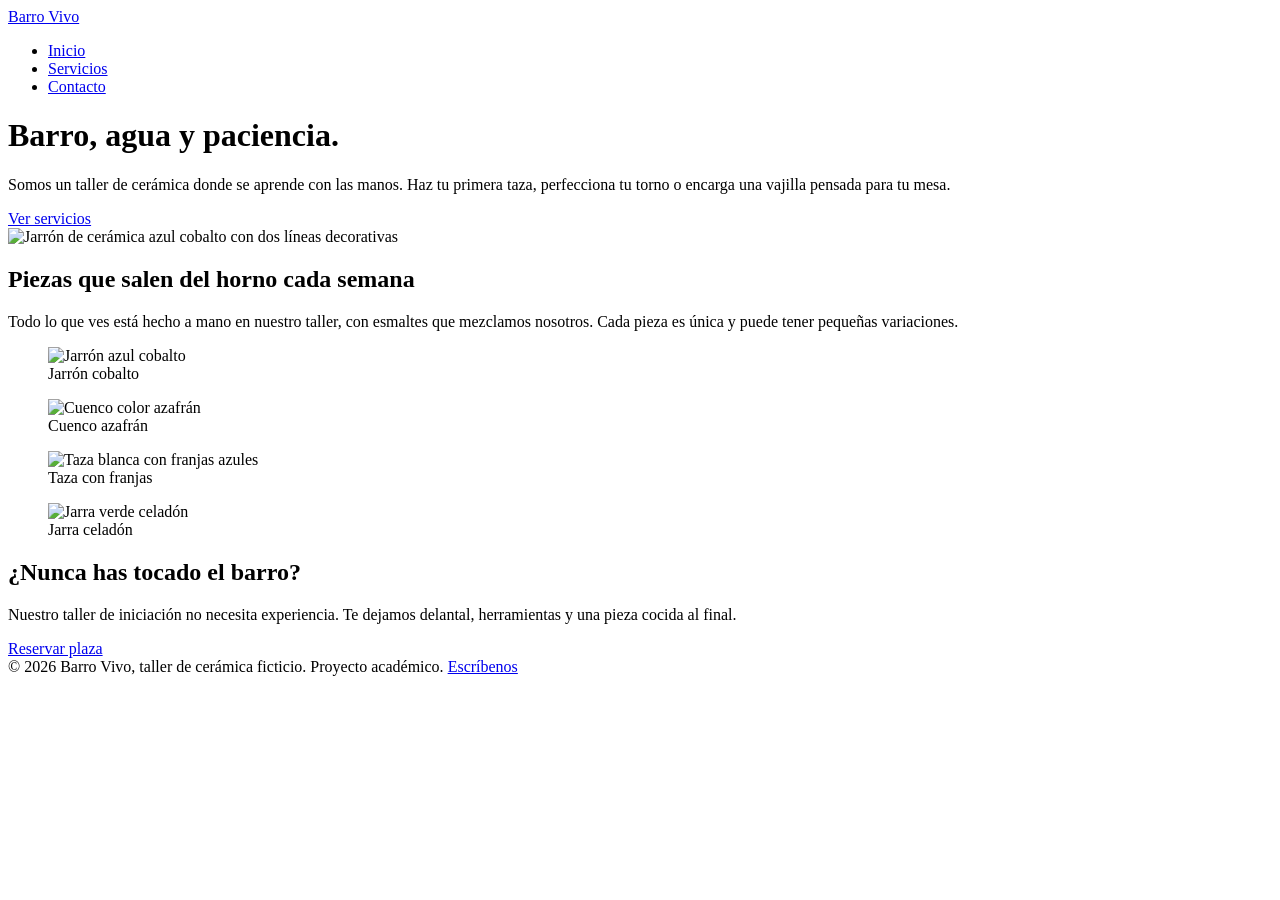
==== index.html @ 4c7f7f8c "Add files via upload" ====
<!DOCTYPE html>
<html lang="es">
<head>
<meta charset="utf-8">
<meta name="viewport" content="width=device-width, initial-scale=1">
<title>Barro Vivo · Taller de cerámica</title>
<meta name="description" content="Taller de cerámica artesanal: cursos, piezas a medida y alquiler de torno.">
<link rel="icon" href="img/favicon.svg" type="image/svg+xml">
<link rel="preconnect" href="https://fonts.googleapis.com">
<link rel="preconnect" href="https://fonts.gstatic.com" crossorigin>
<link href="https://fonts.googleapis.com/css2?family=Bricolage+Grotesque:wght@500;700;800&family=Instrument+Sans:wght@400;500;600&display=swap" rel="stylesheet">
<link rel="stylesheet" href="css/style.css">
</head>
<body>
<header class="cabecera">
  <div class="wrap">
    <a class="marca" href="index.html">Barro Vivo</a>
    <nav aria-label="Principal">
      <ul class="menu">
        <li><a href="index.html" aria-current="page">Inicio</a></li>
        <li><a href="servicios.html">Servicios</a></li>
        <li><a href="contacto.html">Contacto</a></li>
      </ul>
    </nav>
  </div>
</header>
<main>
  <div class="portada">
    <div class="wrap">
      <div>
        <h1>Barro, agua y paciencia.</h1>
        <p>Somos un taller de cerámica donde se aprende con las manos. Haz tu primera taza, perfecciona tu torno o encarga una vajilla pensada para tu mesa.</p>
        <a class="boton" href="servicios.html">Ver servicios</a>
      </div>
      <img src="img/jarron.svg" alt="Jarrón de cerámica azul cobalto con dos líneas decorativas" width="400" height="400">
    </div>
  </div>

  <section>
    <div class="wrap">
      <h2>Piezas que salen del horno cada semana</h2>
      <p class="intro">Todo lo que ves está hecho a mano en nuestro taller, con esmaltes que mezclamos nosotros. Cada pieza es única y puede tener pequeñas variaciones.</p>
      <div class="piezas">
        <figure><img src="img/jarron.svg" alt="Jarrón azul cobalto" width="400" height="400" loading="lazy"><figcaption>Jarrón cobalto</figcaption></figure>
        <figure><img src="img/cuenco.svg" alt="Cuenco color azafrán" width="400" height="400" loading="lazy"><figcaption>Cuenco azafrán</figcaption></figure>
        <figure><img src="img/taza.svg" alt="Taza blanca con franjas azules" width="400" height="400" loading="lazy"><figcaption>Taza con franjas</figcaption></figure>
        <figure><img src="img/jarra.svg" alt="Jarra verde celadón" width="400" height="400" loading="lazy"><figcaption>Jarra celadón</figcaption></figure>
      </div>
    </div>
  </section>

  <section class="banda">
    <div class="wrap">
      <div>
        <h2>¿Nunca has tocado el barro?</h2>
        <p>Nuestro taller de iniciación no necesita experiencia. Te dejamos delantal, herramientas y una pieza cocida al final.</p>
      </div>
      <a class="boton claro" href="contacto.html">Reservar plaza</a>
    </div>
  </section>
</main>
<footer class="pie">
  <div class="wrap">
    <span>© 2026 Barro Vivo, taller de cerámica ficticio. Proyecto académico.</span>
    <span><a href="contacto.html">Escríbenos</a></span>
  </div>
</footer>
</body>
</html>
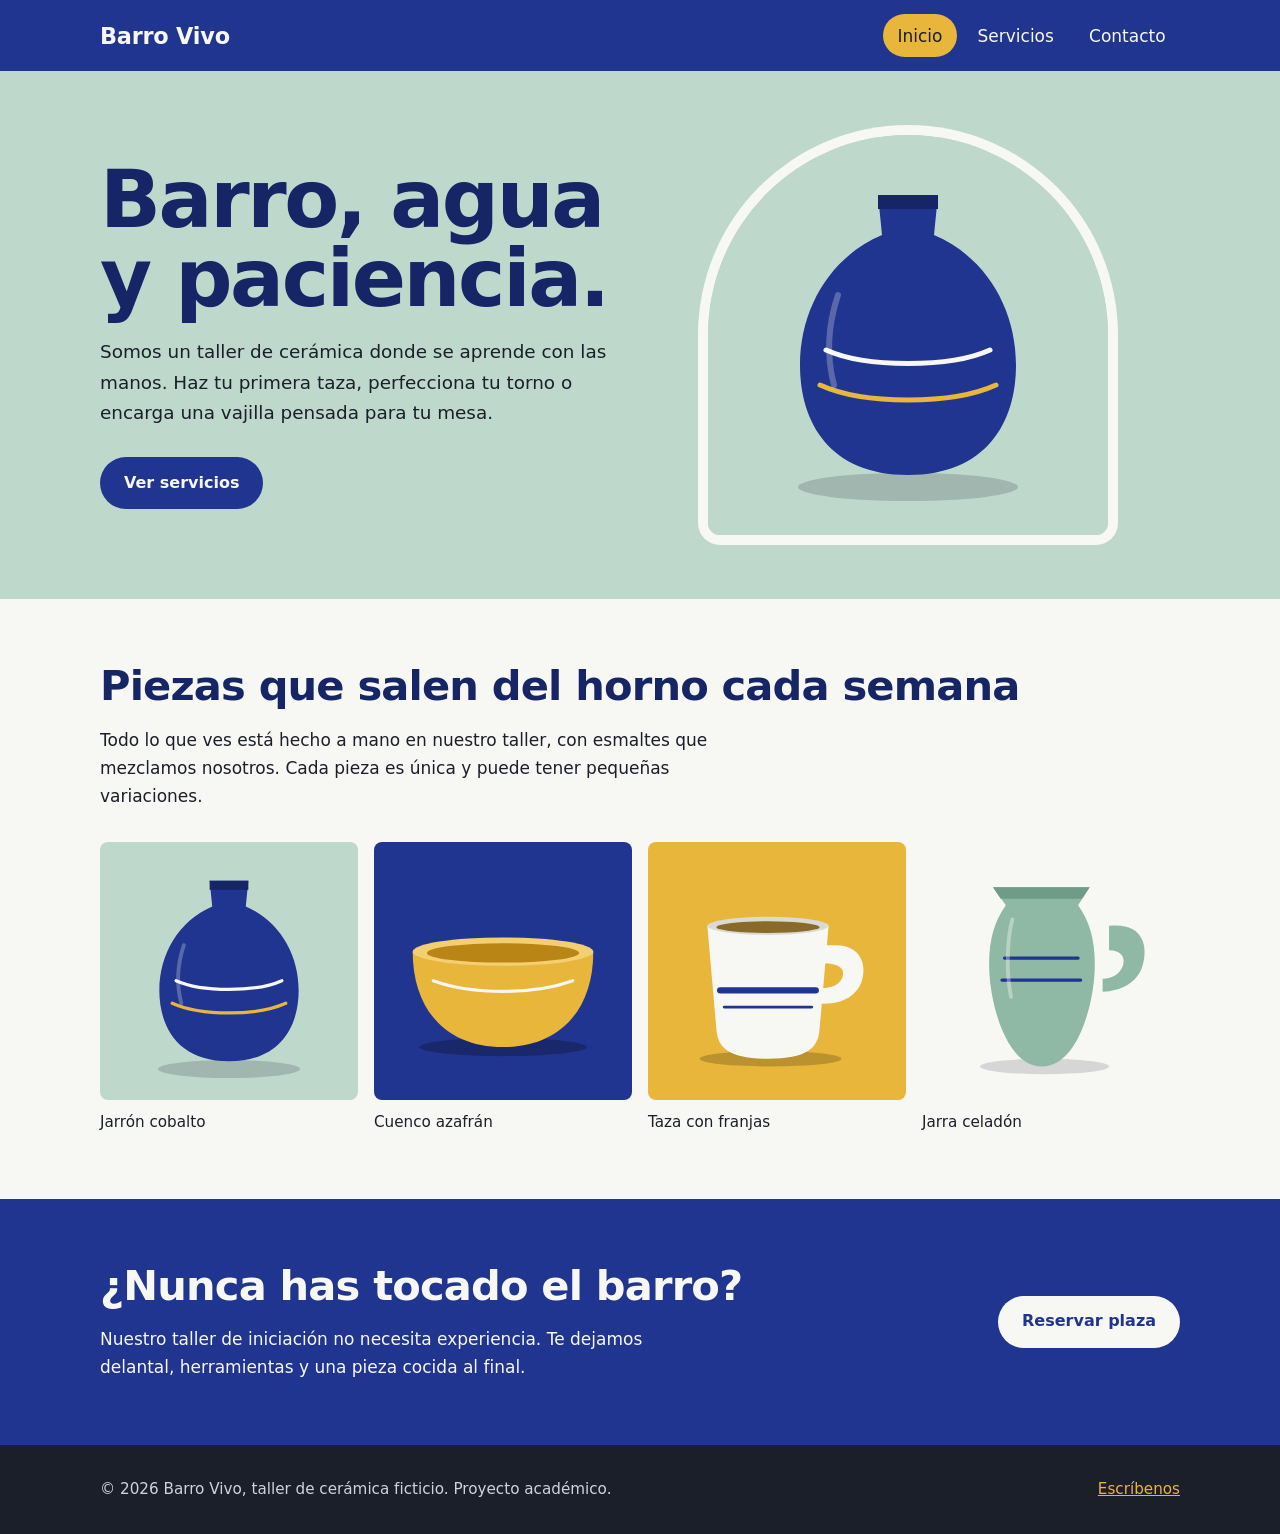
==== commit c8940990: "Add files via upload" ====
--- a/index.html
+++ b/index.html
@@ -5,11 +5,11 @@
 <meta name="viewport" content="width=device-width, initial-scale=1">
 <title>Barro Vivo · Taller de cerámica</title>
 <meta name="description" content="Taller de cerámica artesanal: cursos, piezas a medida y alquiler de torno.">
-<link rel="icon" href="img/favicon.svg" type="image/svg+xml">
+<link rel="icon" href="favicon.svg" type="image/svg+xml">
 <link rel="preconnect" href="https://fonts.googleapis.com">
 <link rel="preconnect" href="https://fonts.gstatic.com" crossorigin>
 <link href="https://fonts.googleapis.com/css2?family=Bricolage+Grotesque:wght@500;700;800&family=Instrument+Sans:wght@400;500;600&display=swap" rel="stylesheet">
-<link rel="stylesheet" href="css/style.css">
+<link rel="stylesheet" href="style.css">
 </head>
 <body>
 <header class="cabecera">
@@ -32,7 +32,7 @@
         <p>Somos un taller de cerámica donde se aprende con las manos. Haz tu primera taza, perfecciona tu torno o encarga una vajilla pensada para tu mesa.</p>
         <a class="boton" href="servicios.html">Ver servicios</a>
       </div>
-      <img src="img/jarron.svg" alt="Jarrón de cerámica azul cobalto con dos líneas decorativas" width="400" height="400">
+      <img src="jarron.svg" alt="Jarrón de cerámica azul cobalto con dos líneas decorativas" width="400" height="400">
     </div>
   </div>
 
@@ -41,10 +41,10 @@
       <h2>Piezas que salen del horno cada semana</h2>
       <p class="intro">Todo lo que ves está hecho a mano en nuestro taller, con esmaltes que mezclamos nosotros. Cada pieza es única y puede tener pequeñas variaciones.</p>
       <div class="piezas">
-        <figure><img src="img/jarron.svg" alt="Jarrón azul cobalto" width="400" height="400" loading="lazy"><figcaption>Jarrón cobalto</figcaption></figure>
-        <figure><img src="img/cuenco.svg" alt="Cuenco color azafrán" width="400" height="400" loading="lazy"><figcaption>Cuenco azafrán</figcaption></figure>
-        <figure><img src="img/taza.svg" alt="Taza blanca con franjas azules" width="400" height="400" loading="lazy"><figcaption>Taza con franjas</figcaption></figure>
-        <figure><img src="img/jarra.svg" alt="Jarra verde celadón" width="400" height="400" loading="lazy"><figcaption>Jarra celadón</figcaption></figure>
+        <figure><img src="jarron.svg" alt="Jarrón azul cobalto" width="400" height="400" loading="lazy"><figcaption>Jarrón cobalto</figcaption></figure>
+        <figure><img src="cuenco.svg" alt="Cuenco color azafrán" width="400" height="400" loading="lazy"><figcaption>Cuenco azafrán</figcaption></figure>
+        <figure><img src="taza.svg" alt="Taza blanca con franjas azules" width="400" height="400" loading="lazy"><figcaption>Taza con franjas</figcaption></figure>
+        <figure><img src="jarra.svg" alt="Jarra verde celadón" width="400" height="400" loading="lazy"><figcaption>Jarra celadón</figcaption></figure>
       </div>
     </div>
   </section>
--- a/style.css
+++ b/style.css
@@ -0,0 +1,84 @@
+:root{
+  --cobalto:#20358F; --cobalto-osc:#162566; --celadon:#BFD8CC; --hueso:#F7F7F4;
+  --tinta:#1B1F2A; --azafran:#E8B63A; --linea:#D9DCD6;
+  --titulo:"Bricolage Grotesque","Segoe UI",system-ui,sans-serif;
+  --texto:"Instrument Sans","Segoe UI",system-ui,sans-serif;
+}
+*{box-sizing:border-box}
+html{scroll-behavior:smooth}
+body{margin:0;background:var(--hueso);color:var(--tinta);font:1.0625rem/1.65 var(--texto)}
+img{max-width:100%;height:auto;display:block}
+a{color:var(--cobalto)}
+:focus-visible{outline:3px solid var(--azafran);outline-offset:3px}
+.wrap{width:min(1080px,100% - 2.5rem);margin-inline:auto}
+
+/* Cabecera y menú */
+.cabecera{background:var(--cobalto);color:var(--hueso);position:sticky;top:0;z-index:10}
+.cabecera .wrap{display:flex;flex-wrap:wrap;align-items:center;justify-content:space-between;gap:.5rem 1.5rem;padding-block:.9rem}
+.marca{font:700 1.4rem var(--titulo);letter-spacing:-.01em;color:var(--hueso);text-decoration:none}
+.menu{display:flex;gap:.4rem;list-style:none;margin:0;padding:0}
+.menu a{display:block;padding:.45rem .9rem;border-radius:999px;color:var(--hueso);text-decoration:none;font-weight:500}
+.menu a:hover{background:var(--cobalto-osc)}
+.menu a[aria-current="page"]{background:var(--azafran);color:var(--tinta)}
+
+/* Portada */
+.portada{background:var(--celadon);overflow:hidden}
+.portada .wrap{display:grid;grid-template-columns:1.1fr .9fr;gap:2rem;align-items:center;padding-block:4rem}
+.portada h1{font:800 clamp(2.6rem,7vw,5rem)/.98 var(--titulo);letter-spacing:-.03em;margin:0 0 1.2rem;color:var(--cobalto-osc)}
+.portada p{max-width:46ch;font-size:1.15rem;margin:0 0 1.8rem}
+.portada img{border-radius:50% 50% 12px 12px;box-shadow:0 0 0 10px var(--hueso)}
+.boton{display:inline-block;background:var(--cobalto);color:var(--hueso);padding:.8rem 1.5rem;border-radius:999px;font-weight:600;text-decoration:none;border:0;font-size:1rem;cursor:pointer}
+.boton:hover{background:var(--cobalto-osc)}
+.boton.claro{background:var(--hueso);color:var(--cobalto)}
+
+/* Secciones */
+section{padding-block:4rem}
+h2{font:700 clamp(1.8rem,4vw,2.6rem)/1.1 var(--titulo);letter-spacing:-.02em;margin:0 0 1rem;color:var(--cobalto-osc)}
+h3{font:600 1.25rem var(--titulo);margin:0 0 .4rem}
+.intro{max-width:60ch}
+.piezas{display:grid;grid-template-columns:repeat(4,1fr);gap:1rem;margin-top:2rem}
+.piezas figure{margin:0}
+.piezas img{border-radius:8px}
+.piezas figcaption{padding-top:.6rem;font-size:.95rem}
+.banda{background:var(--cobalto);color:var(--hueso)}
+.banda h2{color:var(--hueso)}
+.banda .wrap{display:flex;flex-wrap:wrap;gap:1.5rem;align-items:center;justify-content:space-between}
+.banda p{margin:0;max-width:52ch}
+
+/* Servicios */
+.tarifas{list-style:none;margin:2rem 0 0;padding:0;border-top:2px solid var(--tinta)}
+.tarifas li{display:grid;grid-template-columns:200px 1fr auto;gap:1.5rem;align-items:center;padding:1.5rem 0;border-bottom:1px solid var(--linea)}
+.tarifas img{border-radius:8px}
+.tarifas p{margin:0;max-width:55ch}
+.precio{font:700 1.5rem var(--titulo);color:var(--cobalto);white-space:nowrap}
+.precio small{display:block;font:400 .85rem var(--texto);color:#555}
+
+/* Contacto */
+.contacto{display:grid;grid-template-columns:1fr 1.2fr;gap:3rem}
+.datos{font-style:normal}
+.datos p{margin:0 0 1rem}
+form{display:grid;gap:1rem}
+label{font-weight:600;display:grid;gap:.35rem}
+input,select,textarea{font:inherit;padding:.75rem .9rem;border:1.5px solid #9aa0a8;border-radius:8px;background:#fff;color:var(--tinta);width:100%}
+input:focus,select:focus,textarea:focus{border-color:var(--cobalto)}
+textarea{min-height:140px;resize:vertical}
+
+/* Pie */
+.pie{background:var(--tinta);color:#cfd3da;padding-block:2rem;font-size:.95rem}
+.pie .wrap{display:flex;flex-wrap:wrap;justify-content:space-between;gap:1rem}
+.pie a{color:var(--azafran)}
+
+/* Adaptable a móvil */
+@media (max-width:860px){
+  .portada .wrap,.contacto{grid-template-columns:1fr}
+  .portada img{max-width:320px;margin-inline:auto}
+  .piezas{grid-template-columns:repeat(2,1fr)}
+  .tarifas li{grid-template-columns:110px 1fr}
+  .tarifas .precio{grid-column:2}
+}
+@media (max-width:520px){
+  .cabecera .wrap{justify-content:center}
+  .menu{flex-wrap:wrap;justify-content:center}
+  section{padding-block:2.8rem}
+}
+@media (prefers-reduced-motion:reduce){html{scroll-behavior:auto}}
